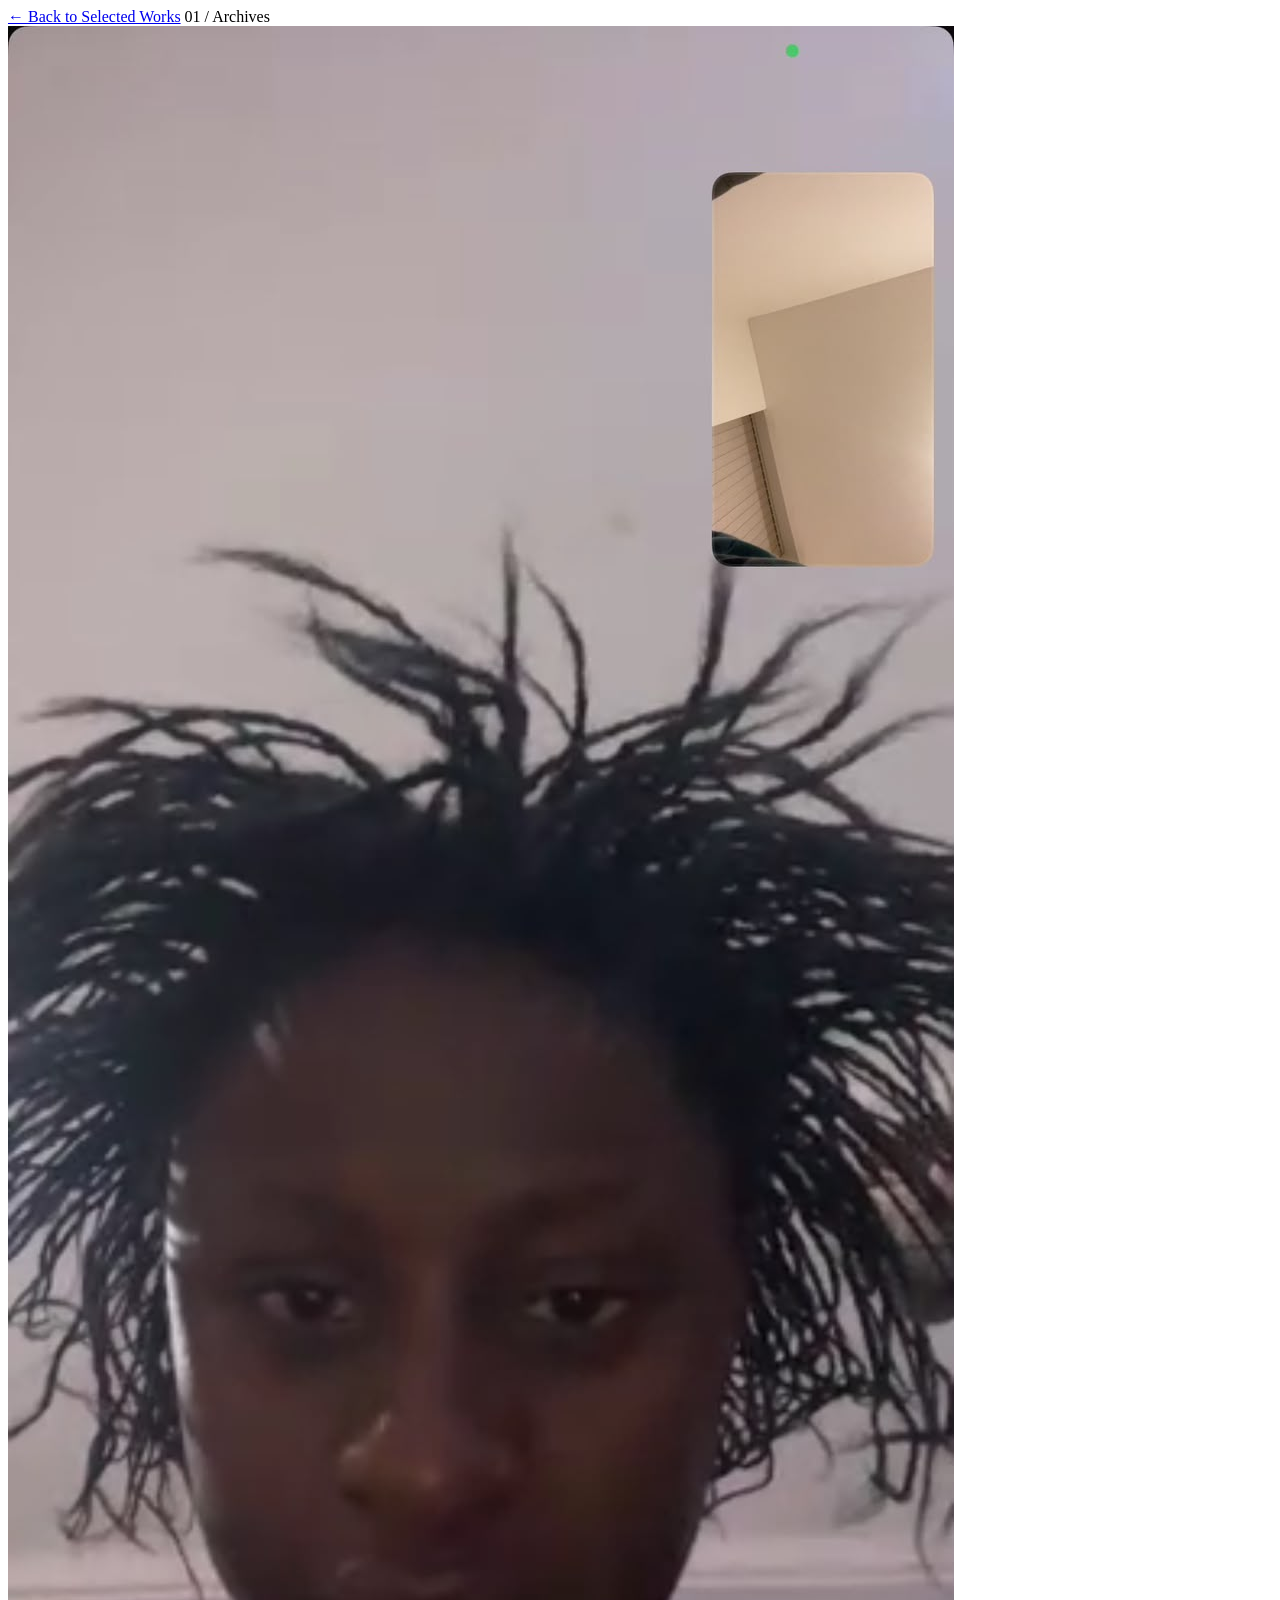
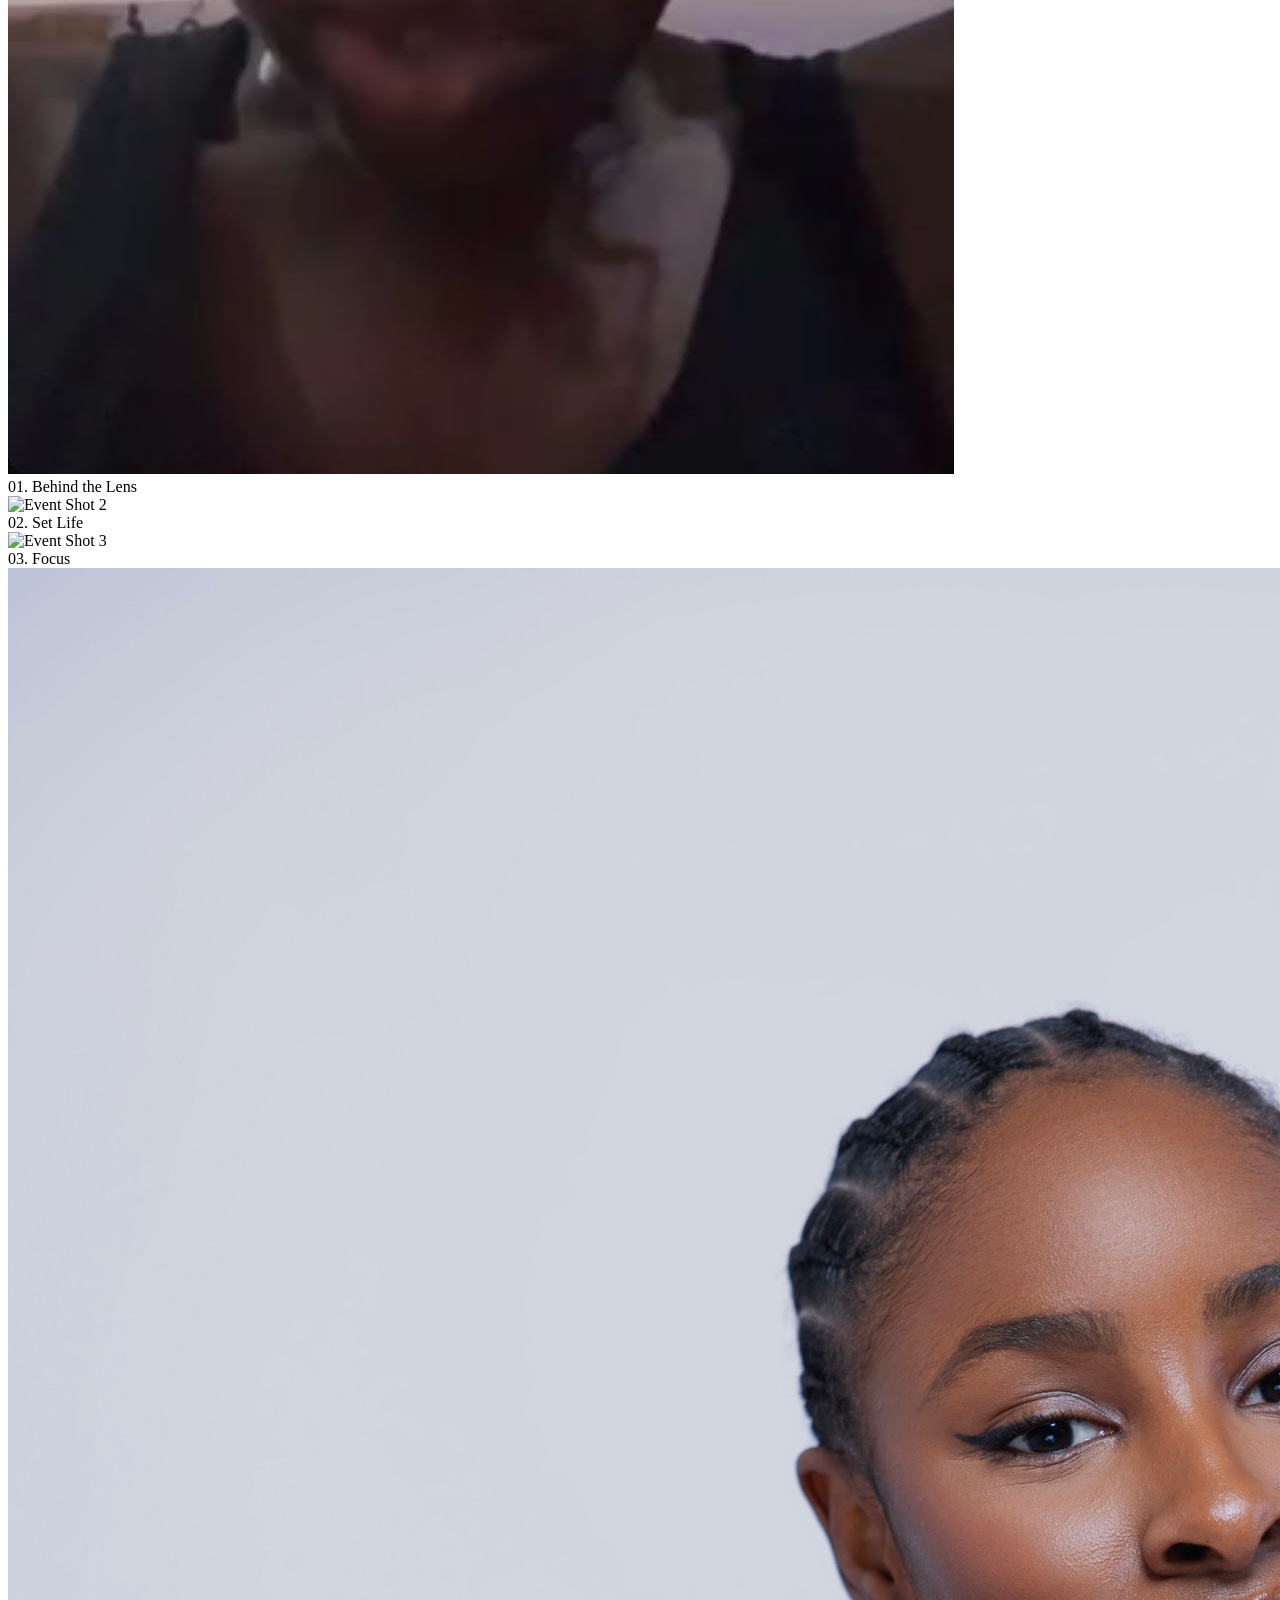
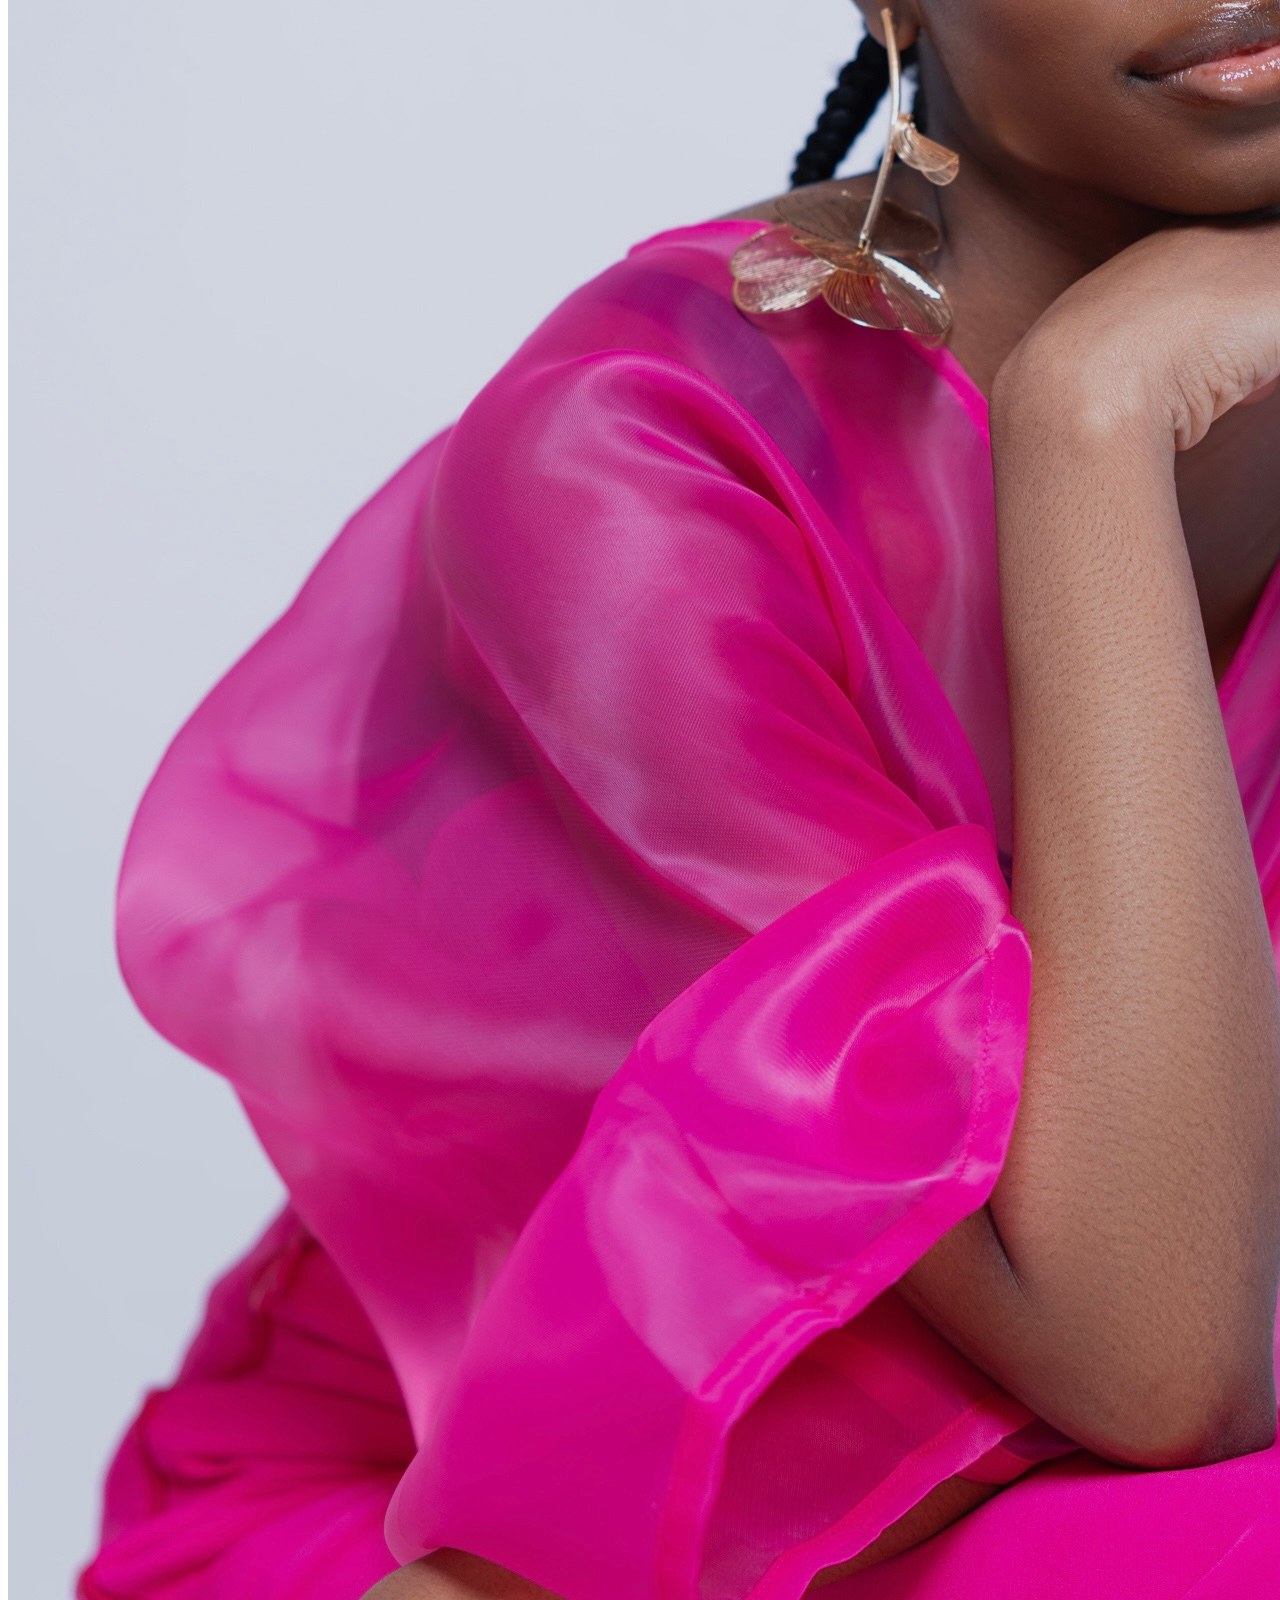
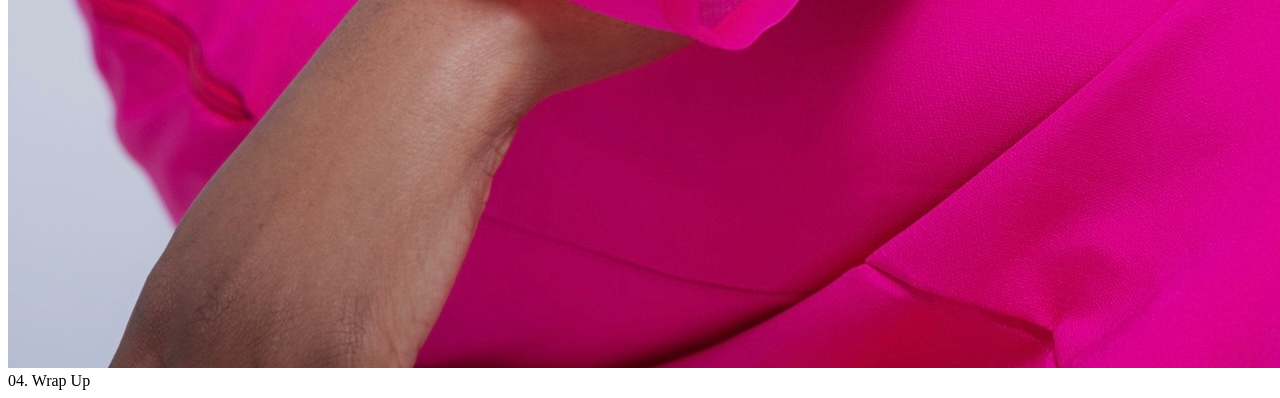
==== event-1.html @ 7d4e9175 "2nd commit" ====
<!DOCTYPE html>
<html lang="en">
<head>
  <meta charset="UTF-8">
  <meta name="viewport" content="width=device-width, initial-scale=1.0">
  <title>Event Gallery — Light Mode</title>
  <link rel="stylesheet" href="style.css">
</head>
<body class="event-light-mode">

  <!-- Floating Back Button & Badge -->
  <nav class="gallery-nav-light">
    <a href="index.html" class="back-button-light">&larr; Back to Selected Works</a>
    <span class="gallery-badge">01 / Archives</span>
  </nav>

  <!-- Mini Editorial Photo Grid -->
  <main class="mini-gallery-container">
    <div class="gallery-grid">
      
      <div class="mini-card card-tilt-left">
        <div class="card-inner">
          <img src="WhatsApp Image 2026-07-24 at 23.40.26 (2).jpeg" alt="Event Shot 1">
        </div>
        <div class="card-footer">
          <span>01. Behind the Lens</span>
        </div>
      </div>

      <div class="mini-card card-tilt-right">
        <div class="card-inner">
          <img src="IMG_7503 (1).png" alt="Event Shot 2">
        </div>
        <div class="card-footer">
          <span>02. Set Life</span>
        </div>
      </div>

      <div class="mini-card card-tilt-right">
        <div class="card-inner">
          <img src="IMG_7503.png" alt="Event Shot 3">
        </div>
        <div class="card-footer">
          <span>03. Focus</span>
        </div>
      </div>

      <div class="mini-card card-tilt-left">
        <div class="card-inner">
          <img src="AOU_0216.jpeg" alt="Event Shot 4">
        </div>
        <div class="card-footer">
          <span>04. Wrap Up</span>
        </div>
      </div>

    </div>
  </main>

</body>
</html>
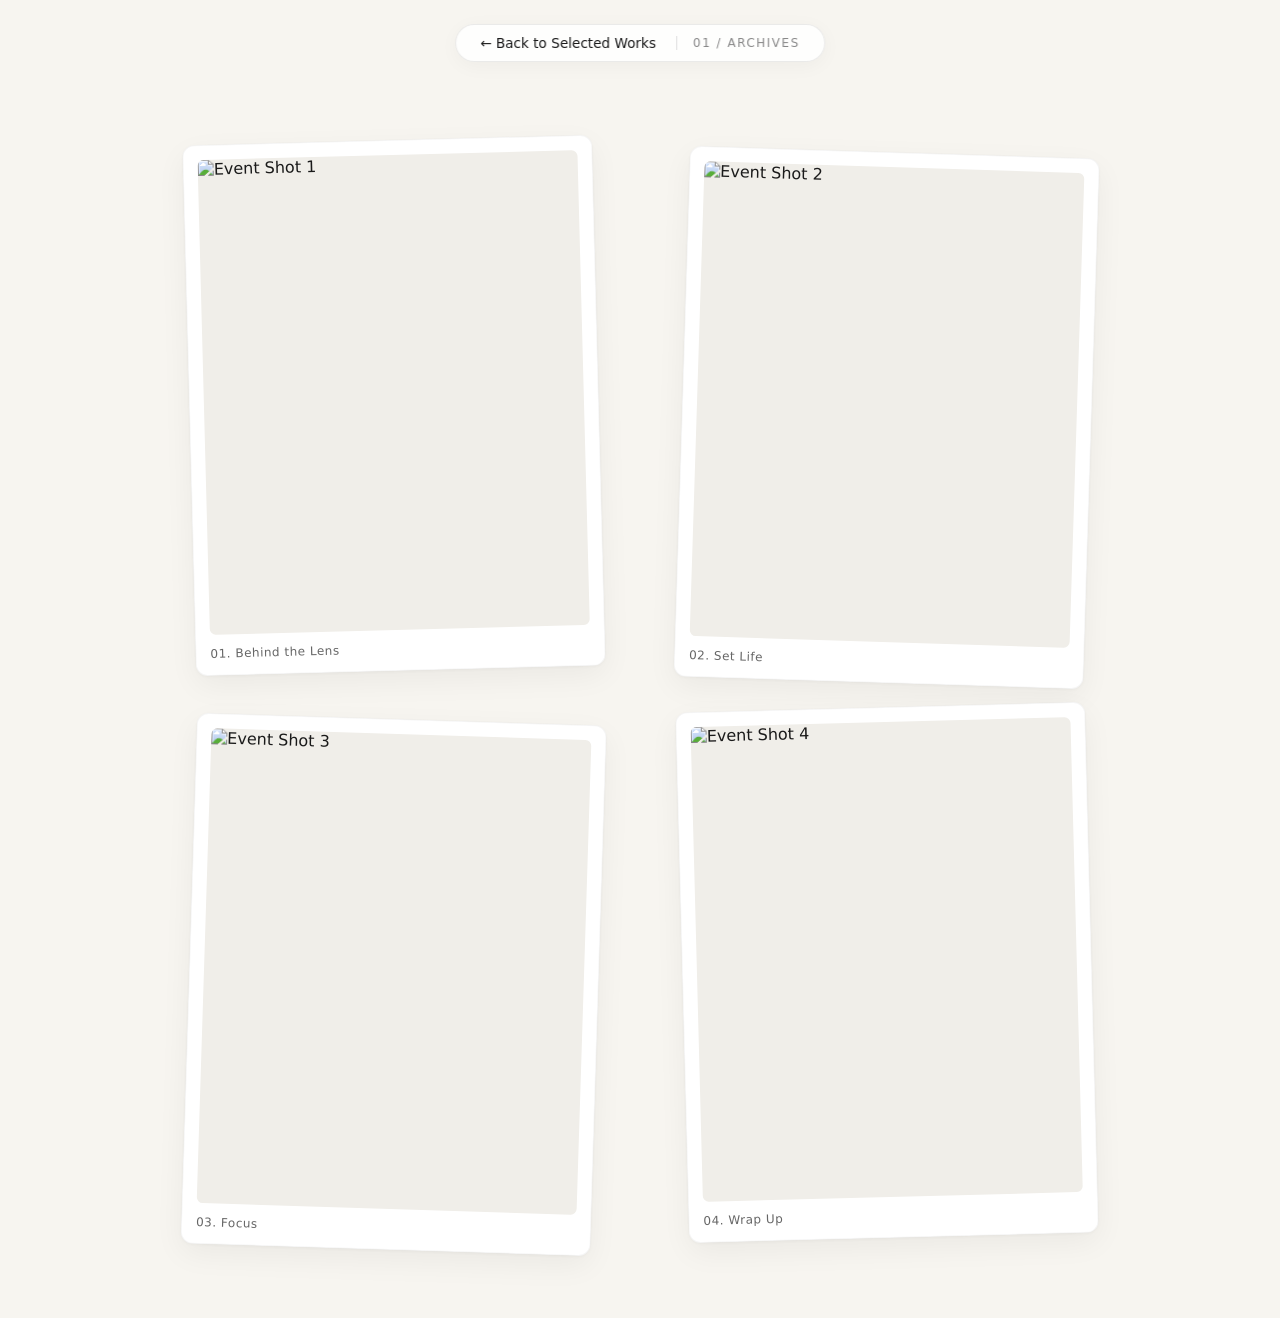
==== commit 4f6bde20: "Update image sources in event-1.html" ====
--- a/event-1.html
+++ b/event-1.html
@@ -20,7 +20,7 @@
       
       <div class="mini-card card-tilt-left">
         <div class="card-inner">
-          <img src="WhatsApp Image 2026-07-24 at 23.40.26 (2).jpeg" alt="Event Shot 1">
+          <img src="639b9f99-3a0d-4db9-bb8f-6028194fd8f1.jpg" alt="Event Shot 1">
         </div>
         <div class="card-footer">
           <span>01. Behind the Lens</span>
@@ -29,7 +29,7 @@
 
       <div class="mini-card card-tilt-right">
         <div class="card-inner">
-          <img src="IMG_7503 (1).png" alt="Event Shot 2">
+          <img src="f1a6a8e9-09e3-4a3b-962c-23c36decba03.jpg" alt="Event Shot 2">
         </div>
         <div class="card-footer">
           <span>02. Set Life</span>
@@ -38,7 +38,7 @@
 
       <div class="mini-card card-tilt-right">
         <div class="card-inner">
-          <img src="IMG_7503.png" alt="Event Shot 3">
+          <img src="f4e31a32-3f8a-41de-b580-41e959844233.jpg" alt="Event Shot 3">
         </div>
         <div class="card-footer">
           <span>03. Focus</span>
@@ -47,7 +47,7 @@
 
       <div class="mini-card card-tilt-left">
         <div class="card-inner">
-          <img src="AOU_0216.jpeg" alt="Event Shot 4">
+          <img src="d24517b1-6f42-42a5-8a26-ebae528c8704.jpg" alt="Event Shot 4">
         </div>
         <div class="card-footer">
           <span>04. Wrap Up</span>
@@ -58,4 +58,4 @@
   </main>
 
 </body>
-</html>+</html>
--- a/style.css
+++ b/style.css
@@ -0,0 +1,140 @@
+/* ==========================================================================
+   EVENT 1 — LIGHT MODE & MINI EDITORIAL CARDS
+   ========================================================================== */
+
+/* Crisp, warm light background */
+.event-light-mode {
+  background-color: #f7f5f0;
+  color: #1a1a1a;
+  margin: 0;
+  padding: 0;
+  font-family: system-ui, -apple-system, sans-serif;
+}
+
+/* Slick Minimal Navbar */
+.gallery-nav-light {
+  position: fixed;
+  top: 24px;
+  left: 50%;
+  transform: translateX(-50%);
+  z-index: 100;
+  display: flex;
+  align-items: center;
+  gap: 20px;
+  background: rgba(255, 255, 255, 0.85);
+  backdrop-filter: blur(12px);
+  padding: 10px 24px;
+  border-radius: 50px;
+  border: 1px solid rgba(0, 0, 0, 0.08);
+  box-shadow: 0 4px 20px rgba(0, 0, 0, 0.04);
+}
+
+.back-button-light {
+  color: #1a1a1a;
+  text-decoration: none;
+  font-size: 0.85rem;
+  font-weight: 500;
+  transition: opacity 0.2s ease;
+}
+
+.back-button-light:hover {
+  opacity: 0.6;
+}
+
+.gallery-badge {
+  font-size: 0.75rem;
+  text-transform: uppercase;
+  letter-spacing: 1.5px;
+  color: #888;
+  border-left: 1px solid #ddd;
+  padding-left: 16px;
+}
+
+/* Compact Gallery Container */
+.mini-gallery-container {
+  max-width: 950px; /* Kept tight so cards stay compact */
+  margin: 0 auto;
+  padding: 140px 20px 80px;
+}
+
+.gallery-grid {
+  display: grid;
+  grid-template-columns: repeat(2, 1fr);
+  gap: 36px;
+  justify-items: center;
+}
+
+/* Mini Polaroid-Style Framed Cards */
+.mini-card {
+  background: #ffffff;
+  padding: 14px;
+  border-radius: 12px;
+  box-shadow: 0 10px 30px rgba(0, 0, 0, 0.05), 0 1px 3px rgba(0, 0, 0, 0.03);
+  border: 1px solid rgba(0, 0, 0, 0.04);
+  transition: all 0.4s cubic-bezier(0.16, 1, 0.3, 1);
+  width: 100%;
+  max-width: 380px; /* Mini card sizing constraint */
+}
+
+/* Playful Subtle Tilts */
+.card-tilt-left {
+  transform: rotate(-1.5deg);
+}
+
+.card-tilt-right {
+  transform: rotate(1.8deg) translateY(12px);
+}
+
+.card-inner {
+  width: 100%;
+  aspect-ratio: 4 / 5; /* Clean portrait ratio */
+  overflow: hidden;
+  border-radius: 6px;
+  background: #f0eee9;
+}
+
+.card-inner img {
+  width: 100%;
+  height: 100%;
+  object-fit: cover;
+  display: block;
+  transition: transform 0.5s ease;
+}
+
+.card-footer {
+  padding-top: 12px;
+  display: flex;
+  justify-content: space-between;
+  align-items: center;
+  font-size: 0.75rem;
+  font-weight: 500;
+  letter-spacing: 0.5px;
+  color: #666;
+}
+
+/* Hover Sauce: Card straightens up, scales, and lifts off the page */
+.mini-card:hover {
+  transform: rotate(0deg) scale(1.03) translateY(-6px);
+  box-shadow: 0 20px 40px rgba(0, 0, 0, 0.1);
+}
+
+.mini-card:hover .card-inner img {
+  transform: scale(1.05);
+}
+
+/* Mobile Responsiveness */
+@media (max-width: 768px) {
+  .gallery-grid {
+    grid-template-columns: 1fr;
+    gap: 28px;
+  }
+
+  .card-tilt-left,
+  .card-tilt-right {
+    transform: rotate(0deg) translateY(0);
+  }
+
+  .mini-gallery-container {
+    padding-top: 100px;
+  }
+}
